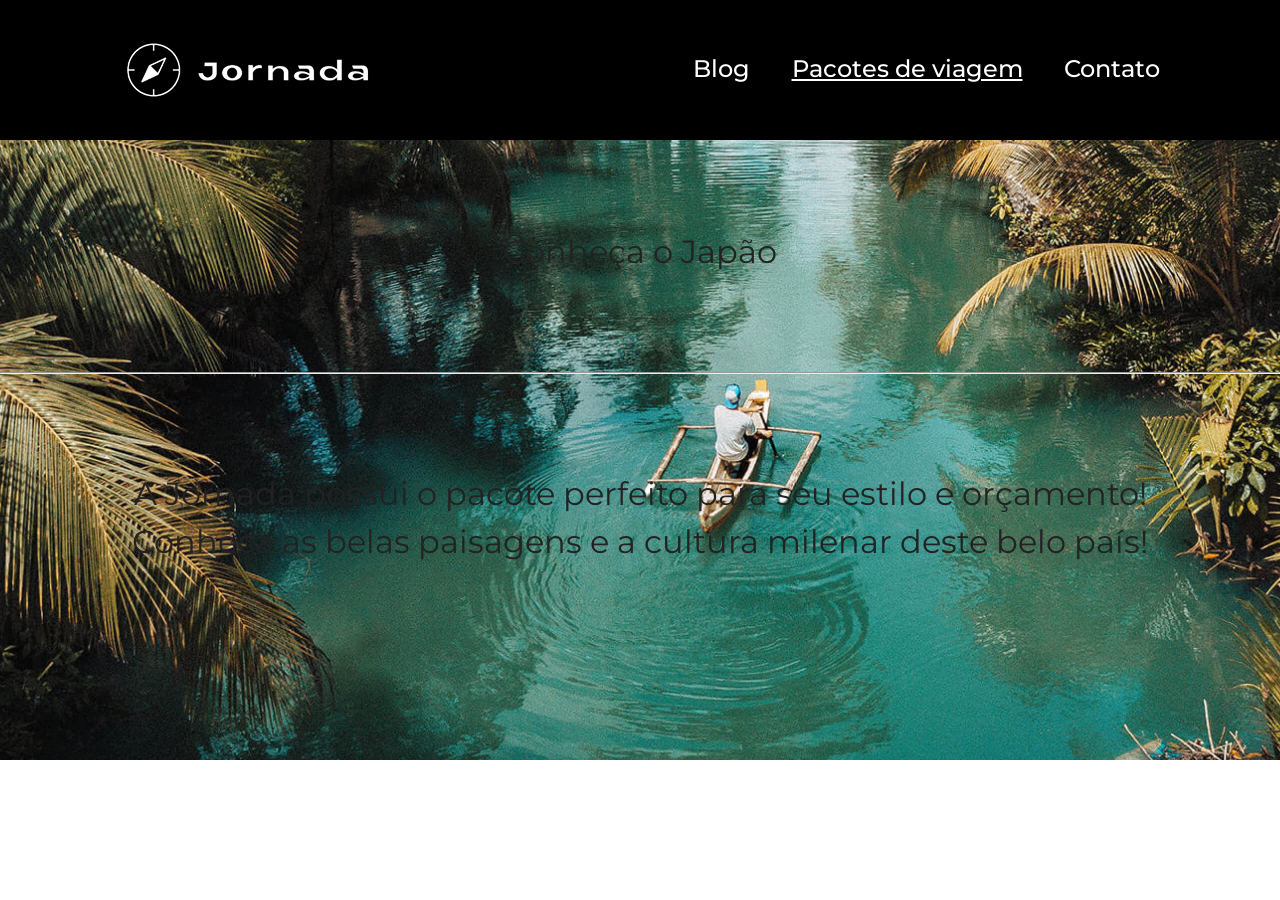
==== pacotes-viagem.html @ 25191a22 "Alteracoes iniciais" ====
<!DOCTYPE html>
<html lang="pt-BR">
<head>
    <meta charset="UTF-8" />
    <meta name="viewport" content="width=device-width, initial-scale=1.0" />
    <meta name="description" content="Jornada Viagens, uma agência apaixonada por criar viagens inesquecíveis.">

    <meta name="og:title" content="Jornada Viagens">
    <meta name="og:description" content="Jornada Viagens, uma agência apaixonada por criar viagens inesquecíveis.">
    <meta name="og:image" content="https://sycyr.github.io./jornada-viagens/img/logo-footer.svg">
    <meta name="og:type" content="website">
    <meta name="og:url" content="https://sycyr.github.io./jornada-viagens">

    <link rel="icon" href="favicon.svg" type="xml/svg">
    <link rel="stylesheet" href="css/style.css" />
    <title>Pacotes Viagem</title>
</head>
<body>
    <header class="main-header">
      <a class="logo" href="index.html" title="Voltar para a página inicial">
        <img
          class="img-mobile"
          src="img/bussola-jornada-branco.png"
          alt="Bussola do logo Jornada Viagens na cor branca"
        />
        <img
          class="img-desktop"
          src="img/bussola-texto-jornada-branco.png"
          alt="Logo Jornada Viagens na cor branca"
        />
      </a>
      <div class="navigation-menu">
        <label for="menu">
          <img src="img/menu.png" alt="Menu" />
        </label>
        <input type="checkbox" name="openMenu" id="menu" hidden />
        <nav>
          <ul class="list-links">
            <li>
              <a href="blog.html" target="_blank" title="Acessar Blog">Blog</a>
            </li>
            <li>
              <a
                class="active"
                href="pacotes-viagem.html"
                target="_blank"
                title="Acessar pacotes de viagem"
                >Pacotes de viagem</a
              >
            </li>
            <li>
              <a href="contato.html" target="_blank" title="Acessar Contato"
                >Contato</a
              >
            </li>
          </ul>
        </nav>
      </div>
    </header>
    <section class="travel-packages hero">
      <div class="hero-img">
        <div class="hero-content">
        <h2>Conheça o Japão</h2>
        <hr />
      </div>
      <h2>
        A Jornada possui o pacote perfeito para seu estilo e orçamento! 
        Conheça as belas paisagens e a  cultura milenar deste belo país!
      </h2>
      </div>
    </section>
    
</body>
</html>
---- css/style.css ----
@import url(global.css);
@import url(header.css);
@import url(hero.css);
@import url(offers.css);
@import url(category.css);
@import url(destination.css);
@import url(payments.css);
@import url(testimonials.css);
@import url(footer.css);
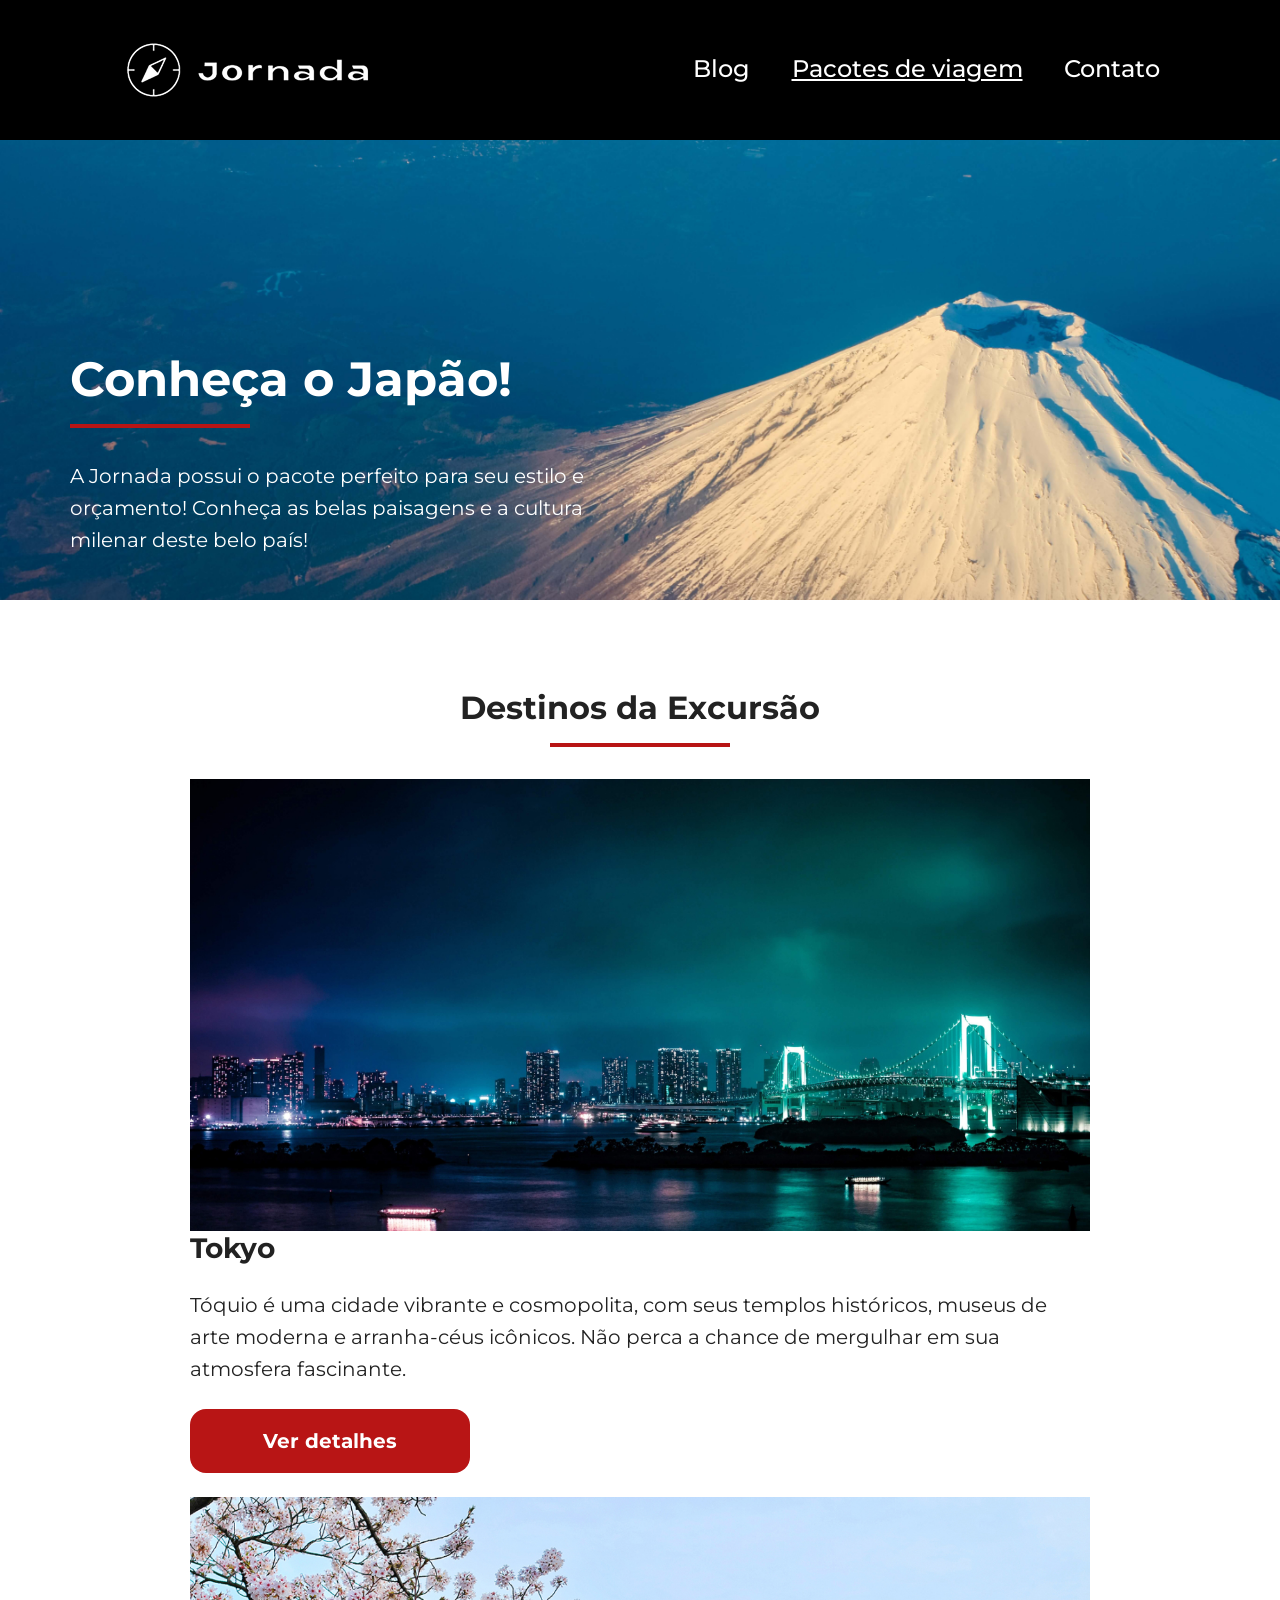
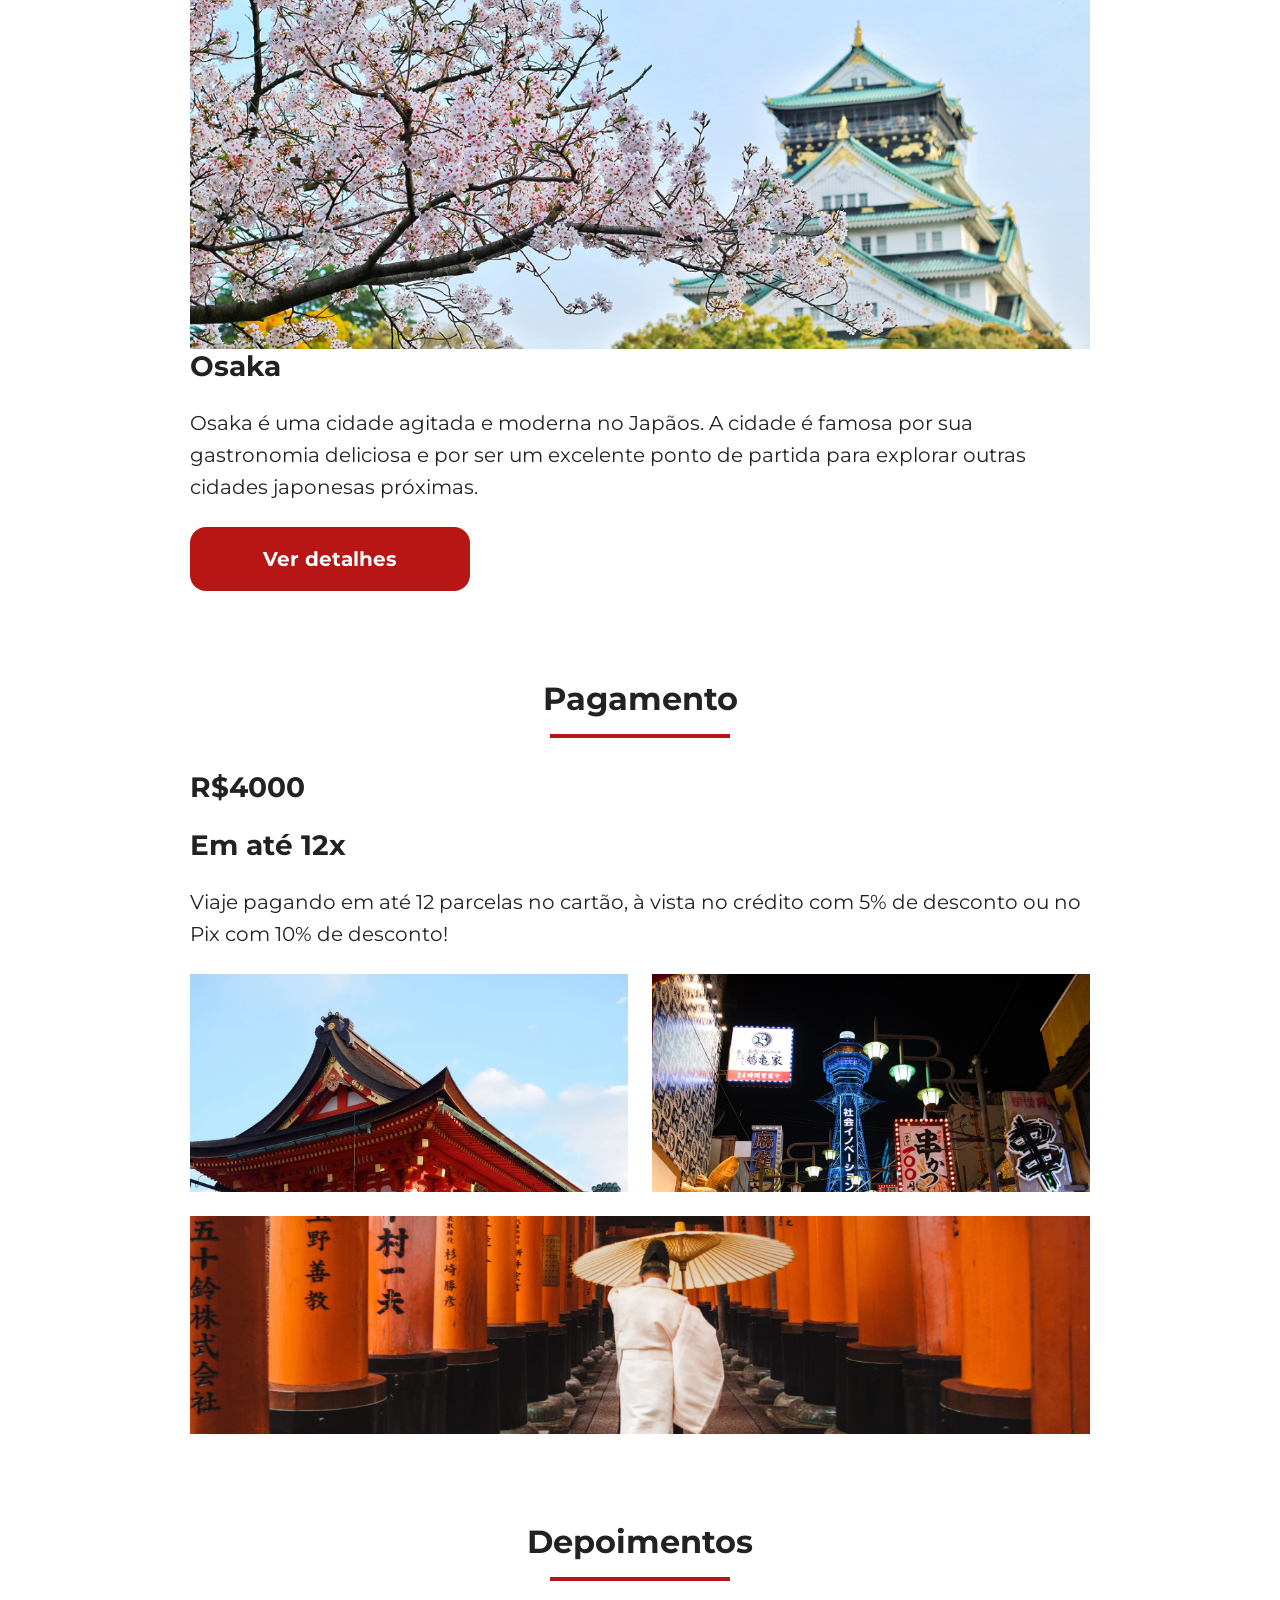
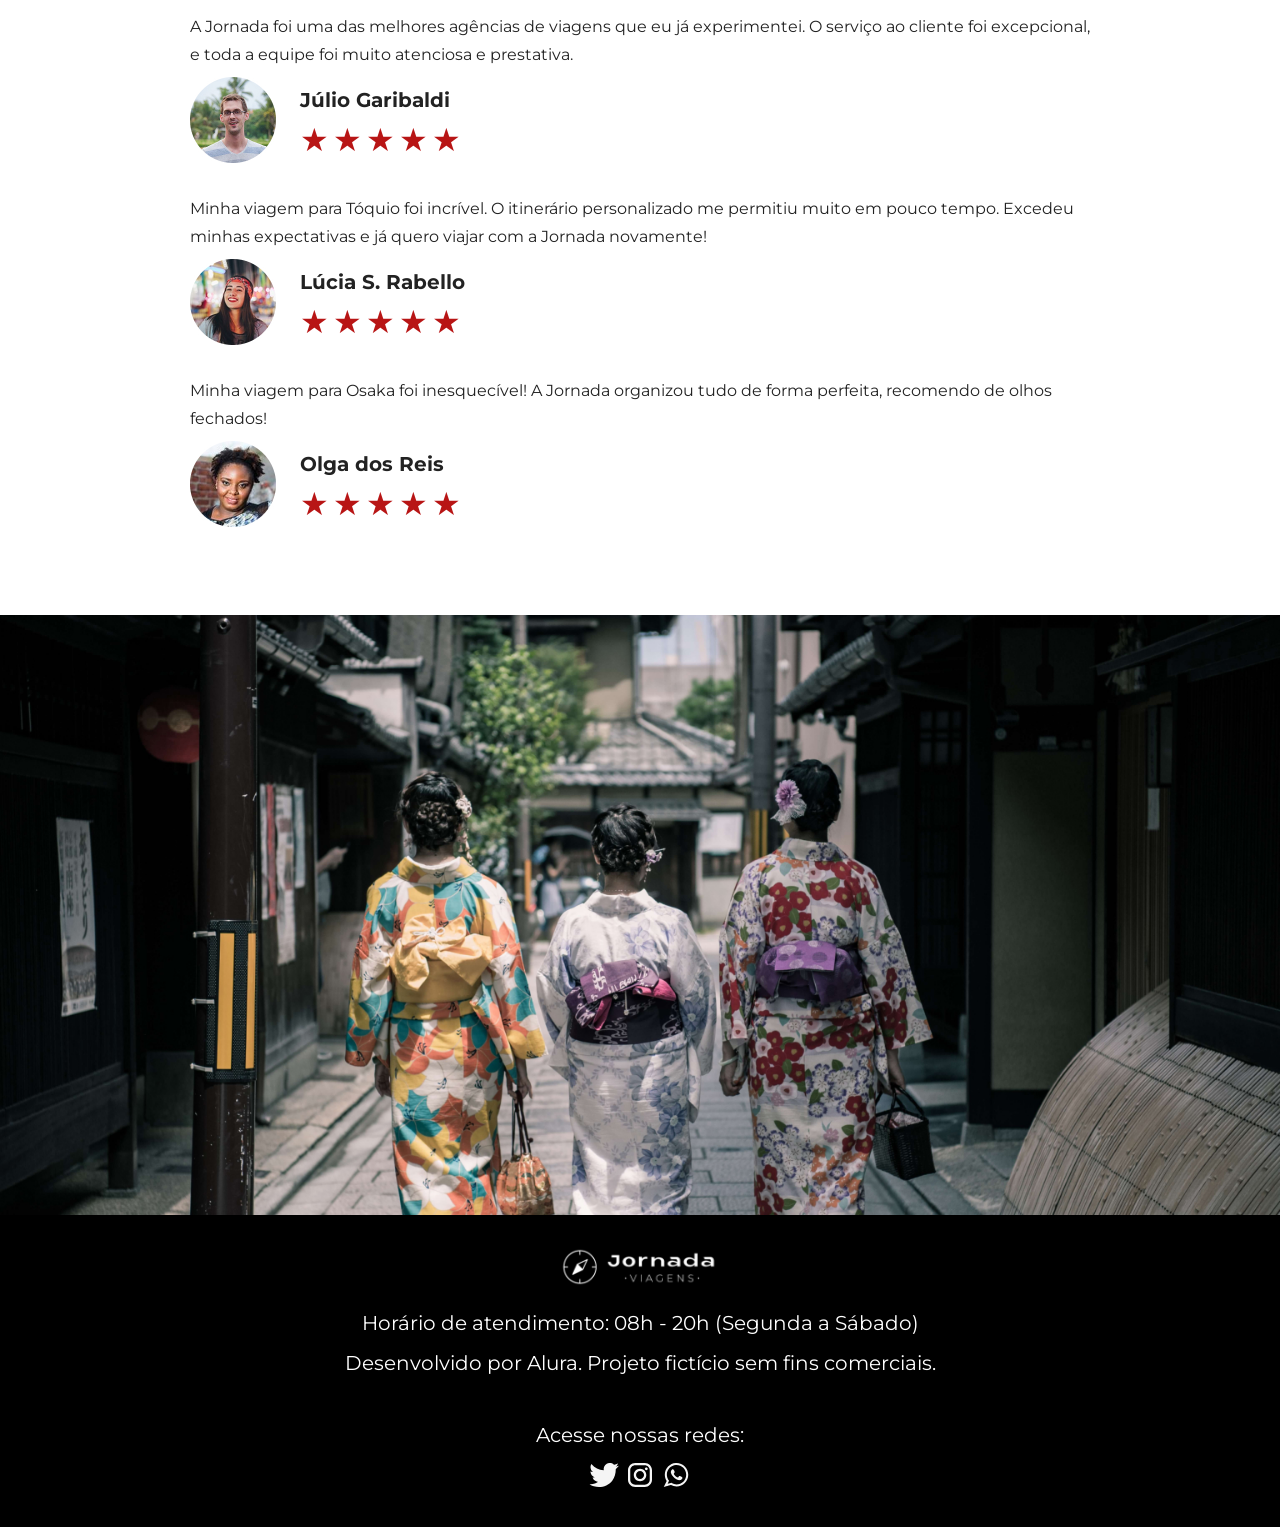
==== commit 155e8b1d: "Finaliza pagina pacotes de viagem" ====
--- a/pacotes-viagem.html
+++ b/pacotes-viagem.html
@@ -1,6 +1,6 @@
-<!DOCTYPE html>
+<!doctype html>
 <html lang="pt-BR">
-<head>
+  <head>
     <meta charset="UTF-8" />
     <meta name="viewport" content="width=device-width, initial-scale=1.0" />
     <meta name="description" content="Jornada Viagens, uma agência apaixonada por criar viagens inesquecíveis.">
@@ -13,11 +13,12 @@
 
     <link rel="icon" href="favicon.svg" type="xml/svg">
     <link rel="stylesheet" href="css/style.css" />
-    <title>Pacotes Viagem</title>
-</head>
-<body>
+    <title>Pacotes de Viagem</title>
+  </head>
+  </head>
+  <body>
     <header class="main-header">
-      <a class="logo" href="index.html" title="Voltar para a página inicial">
+      <a class="logo" href="index.html" title="voltar para a página inicial">
         <img
           class="img-mobile"
           src="img/bussola-jornada-branco.png"
@@ -31,9 +32,9 @@
       </a>
       <div class="navigation-menu">
         <label for="menu">
-          <img src="img/menu.png" alt="Menu" />
+          <img src="img/menu.png" alt="menu" />
         </label>
-        <input type="checkbox" name="openMenu" id="menu" hidden />
+        <input type="checkbox" id="menu" hidden />
         <nav>
           <ul class="list-links">
             <li>
@@ -42,9 +43,9 @@
             <li>
               <a
                 class="active"
-                href="pacotes-viagem.html"
+                href="pacotes-de-viagens.html"
                 target="_blank"
-                title="Acessar pacotes de viagem"
+                title="Acessar Pacotes de viagem"
                 >Pacotes de viagem</a
               >
             </li>
@@ -60,15 +61,199 @@
     <section class="travel-packages hero">
       <div class="hero-img">
         <div class="hero-content">
-        <h2>Conheça o Japão</h2>
+          <h1>Conheça o Japão!</h1>
+          <hr />
+          <p>
+            A Jornada possui o pacote perfeito para seu estilo e orçamento!
+            Conheça as belas paisagens e a cultura milenar deste belo país!
+          </p>
+        </div>
+      </div>
+    </section>
+
+    <section class="travel-packages destinations">
+      <div class="section-title">
+        <h2>Destinos da Excursão</h2>
         <hr />
       </div>
-      <h2>
-        A Jornada possui o pacote perfeito para seu estilo e orçamento! 
-        Conheça as belas paisagens e a  cultura milenar deste belo país!
-      </h2>
-      </div>
-    </section>
-    
-</body>
-</html>+      <div class="destination-items">
+        <article class="item tokyo">
+          <header>
+            <div class="img-item"></div>
+            <h3 class="content-title">Tokyo</h3>
+          </header>
+          <p class="content-text">
+            Tóquio é uma cidade vibrante e cosmopolita, com seus templos
+            históricos, museus de arte moderna e arranha-céus icônicos. Não
+            perca a chance de mergulhar em sua atmosfera fascinante.
+          </p>
+          <footer>
+            <a
+              href="#"
+              class="button"
+              target="_blank"
+              title="Veja mais detalhes do destino Tokyo"
+              >Ver detalhes</a
+            >
+          </footer>
+        </article>
+        <article class="item osaka">
+          <header>
+            <div class="img-item"></div>
+            <h3 class="content-title">Osaka</h3>
+          </header>
+          <p class="content-text">
+            Osaka é uma cidade agitada e moderna no Japãos. A cidade é famosa
+            por sua gastronomia deliciosa e por ser um excelente ponto de
+            partida para explorar outras cidades japonesas próximas.
+          </p>
+          <footer>
+            <a
+              href="#"
+              class="button"
+              target="_blank"
+              title="Veja mais detalhes do destino Osaka"
+              >Ver detalhes</a
+            >
+          </footer>
+        </article>
+      </div>
+    </section>
+    <section class="travel-packages payments">
+      <div class="section-title">
+        <h2>Pagamento</h2>
+        <hr />
+      </div>
+      <div class="content-container">
+        <div class="text-content">
+          <h3 class="content-title">R$4000</h3>
+          <h3 class="content-title">Em até 12x</h3>
+
+          <p class="content-text">
+            Viaje pagando em até 12 parcelas no cartão, à vista no crédito com
+            5% de desconto ou no Pix com 10% de desconto!
+          </p>
+        </div>
+        <div class="image-gallery">
+          <div class="image first"></div>
+          <div class="image second"></div>
+          <div class="image thirdy colspan-2"></div>
+        </div>
+      </div>
+    </section>
+    <section class="testimonials">
+      <div class="section-title">
+        <h2>Depoimentos</h2>
+        <hr />
+      </div>
+      <div class="testimonials-container">
+        <article>
+          <header>
+            <p>
+              A Jornada foi uma das melhores agências de viagens que eu já
+              experimentei. O serviço ao cliente foi excepcional, e toda a
+              equipe foi muito atenciosa e prestativa.
+            </p>
+          </header>
+          <footer>
+            <img
+              src="./img/avatar-julio.jpg"
+              alt="imagem da cliente Júlio Garibaldi"
+            />
+            <div class="profile-content">
+              <h3>Júlio Garibaldi</h3>
+              <div class="rating">
+                <span class="star">★</span>
+                <span class="star">★</span>
+                <span class="star">★</span>
+                <span class="star">★</span>
+                <span class="star">★</span>
+              </div>
+            </div>
+          </footer>
+        </article>
+        <article>
+          <header>
+            <p>
+              Minha viagem para Tóquio foi incrível. O itinerário personalizado
+              me permitiu muito em pouco tempo. Excedeu minhas expectativas e já
+              quero viajar com a Jornada novamente!
+            </p>
+          </header>
+          <footer>
+            <img
+              src="./img/avatar-lucia.jpg"
+              alt="imagem da cliente Lúcia S. Rabello"
+            />
+            <div class="profile-content">
+              <h3>Lúcia S. Rabello</h3>
+              <div class="rating">
+                <span class="star">★</span>
+                <span class="star">★</span>
+                <span class="star">★</span>
+                <span class="star">★</span>
+                <span class="star">★</span>
+              </div>
+            </div>
+          </footer>
+        </article>
+        <article>
+          <header>
+            <p>
+              Minha viagem para Osaka foi inesquecível! A Jornada organizou tudo
+              de forma perfeita, recomendo de olhos fechados!
+            </p>
+          </header>
+          <footer>
+            <img
+              src="./img/avatar-olga.jpg"
+              alt="imagem da cliente Olga dos Reis"
+            />
+            <div class="profile-content">
+              <h3>Olga dos Reis</h3>
+              <div class="rating">
+                <span class="star">★</span>
+                <span class="star">★</span>
+                <span class="star">★</span>
+                <span class="star">★</span>
+                <span class="star">★</span>
+              </div>
+            </div>
+          </footer>
+        </article>
+      </div>
+    </section>
+    <section class="travel-packages bottom-hero">
+      <div class="hero-img"></div>
+    </section>
+    <footer class="main-footer">
+      <div class="footer-content">
+        <img src="img/logo-footer.svg" alt="logo completo Jornada Viagens" />
+        <p>Horário de atendimento: 08h - 20h (Segunda a Sábado)</p>
+        <p>Desenvolvido por Alura. Projeto fictício sem fins comerciais.</p>
+      </div>
+      <div class="footer-social">
+        <p>Acesse nossas redes:</p>
+
+        <a href="#" target="_blank" title="Acesse o Twitter do Jornada Viagens"
+          ><img src="img/icone-twiter.svg" alt="icone do Twitter na cor branca"
+        /></a>
+
+        <a
+          href="#"
+          target="_blank"
+          title="Acesse o Instagram do Jornada Viagens"
+          ><img
+            src="img/icone-instagram.svg"
+            alt="icone do Instagram na cor branca"
+        /></a>
+
+        <a href="#" target="_blank" title="Entre em contato através do whatsapp"
+          ><img
+            src="img/icone-whatsapp.svg"
+            alt="icone do whatsapp na cor branca"
+        /></a>
+      </div>
+    </footer>
+  </body>
+</html>
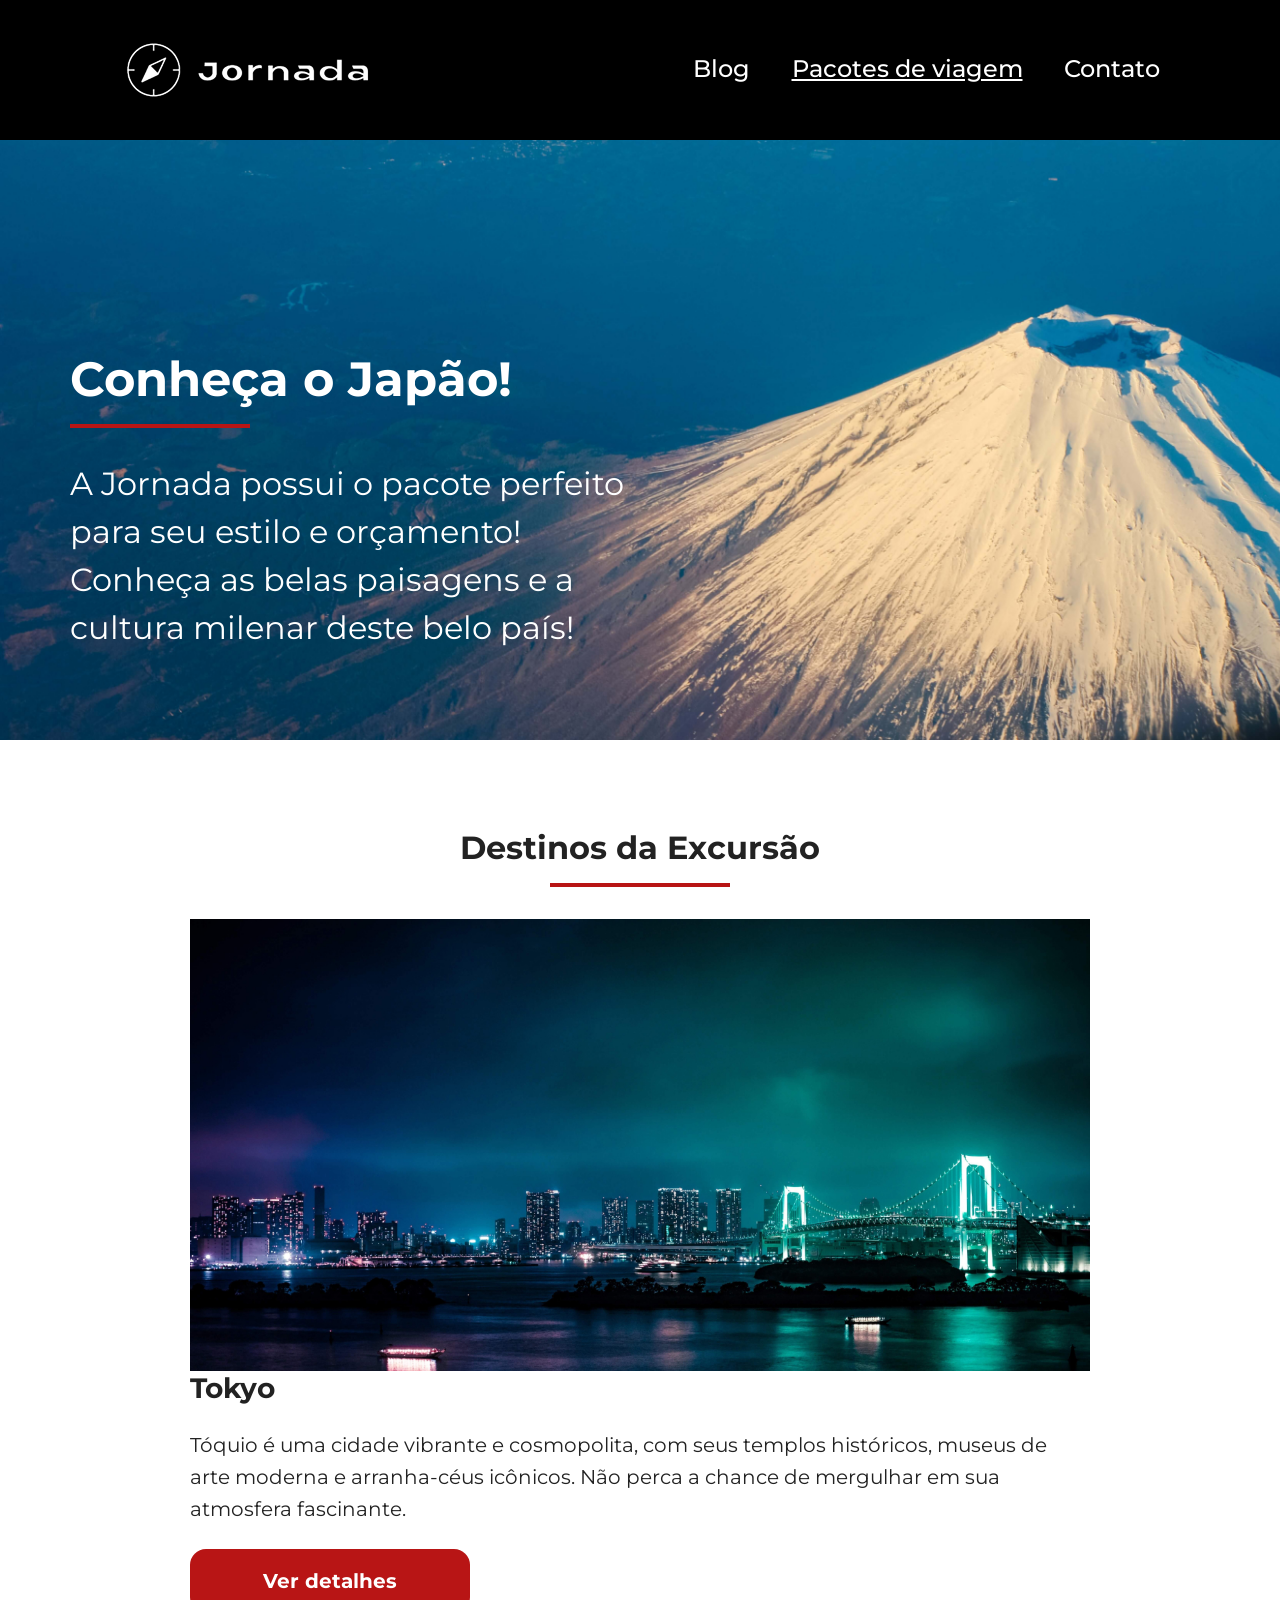
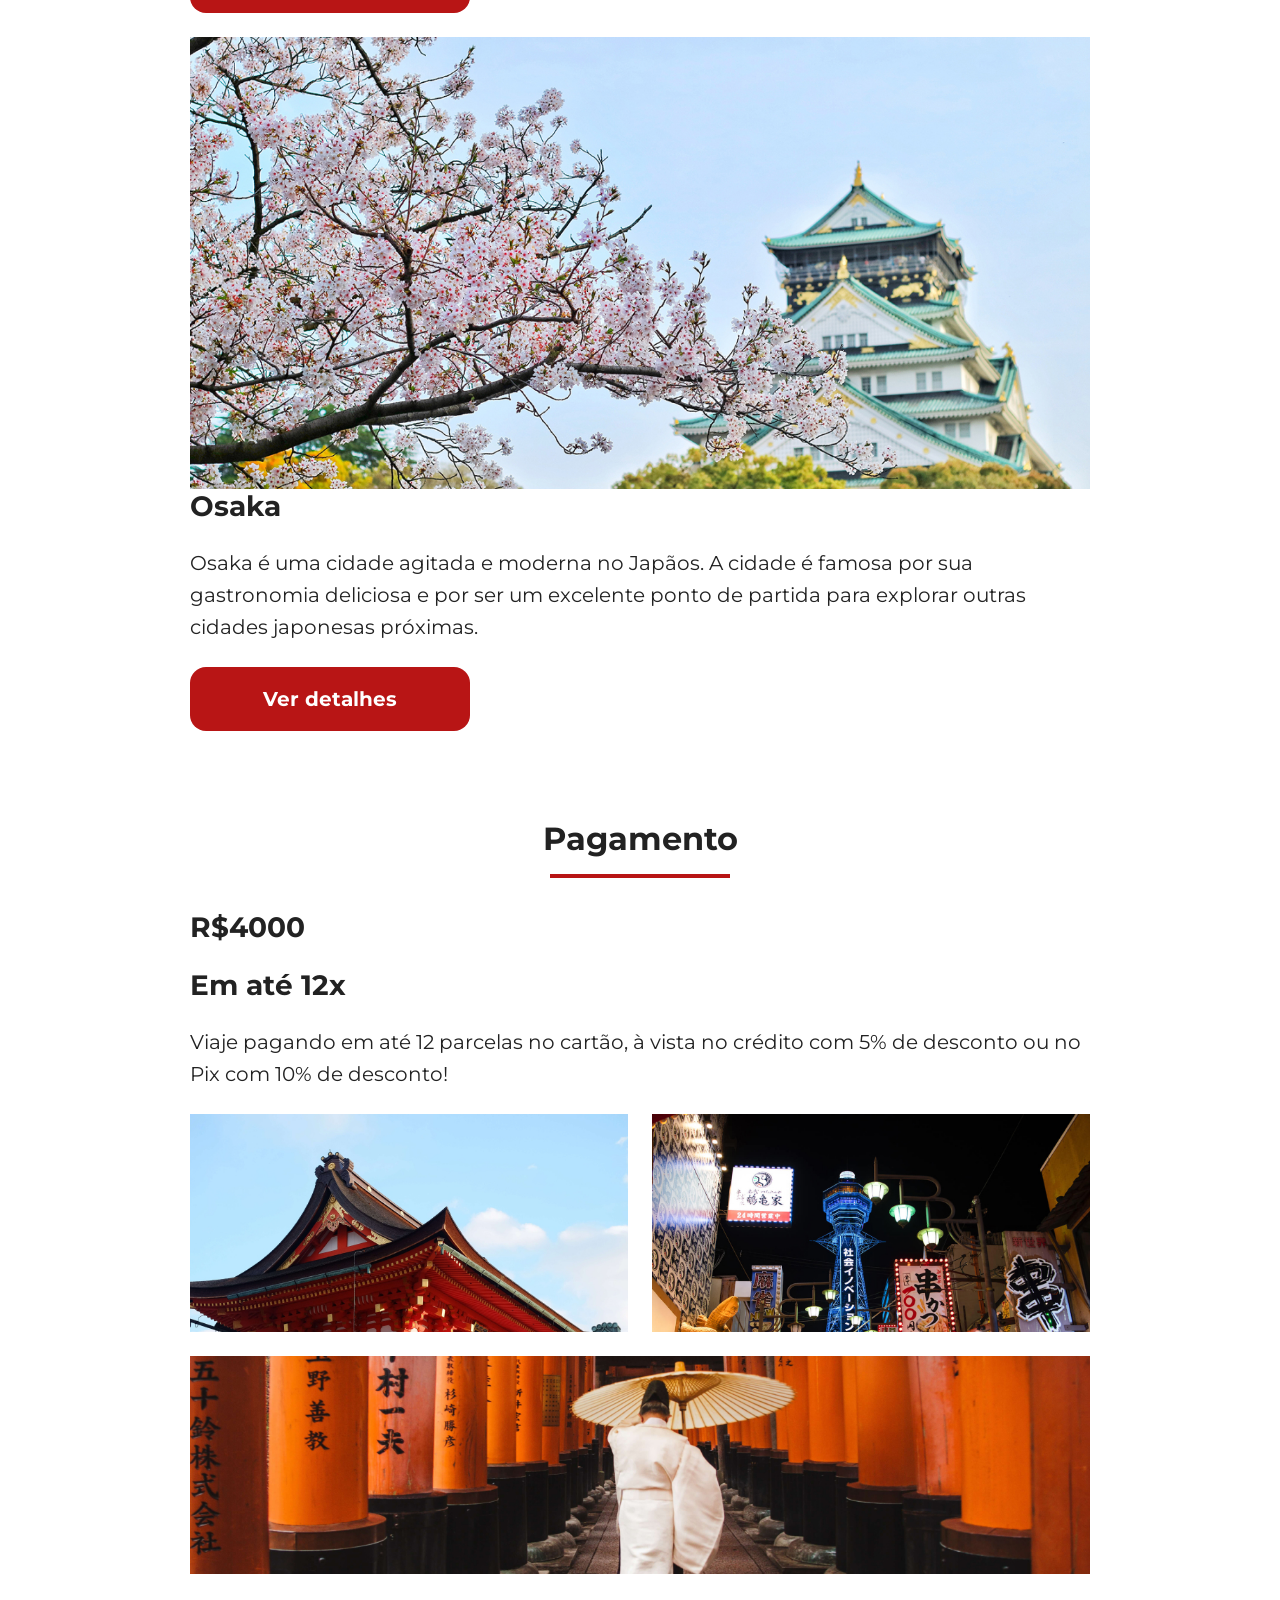
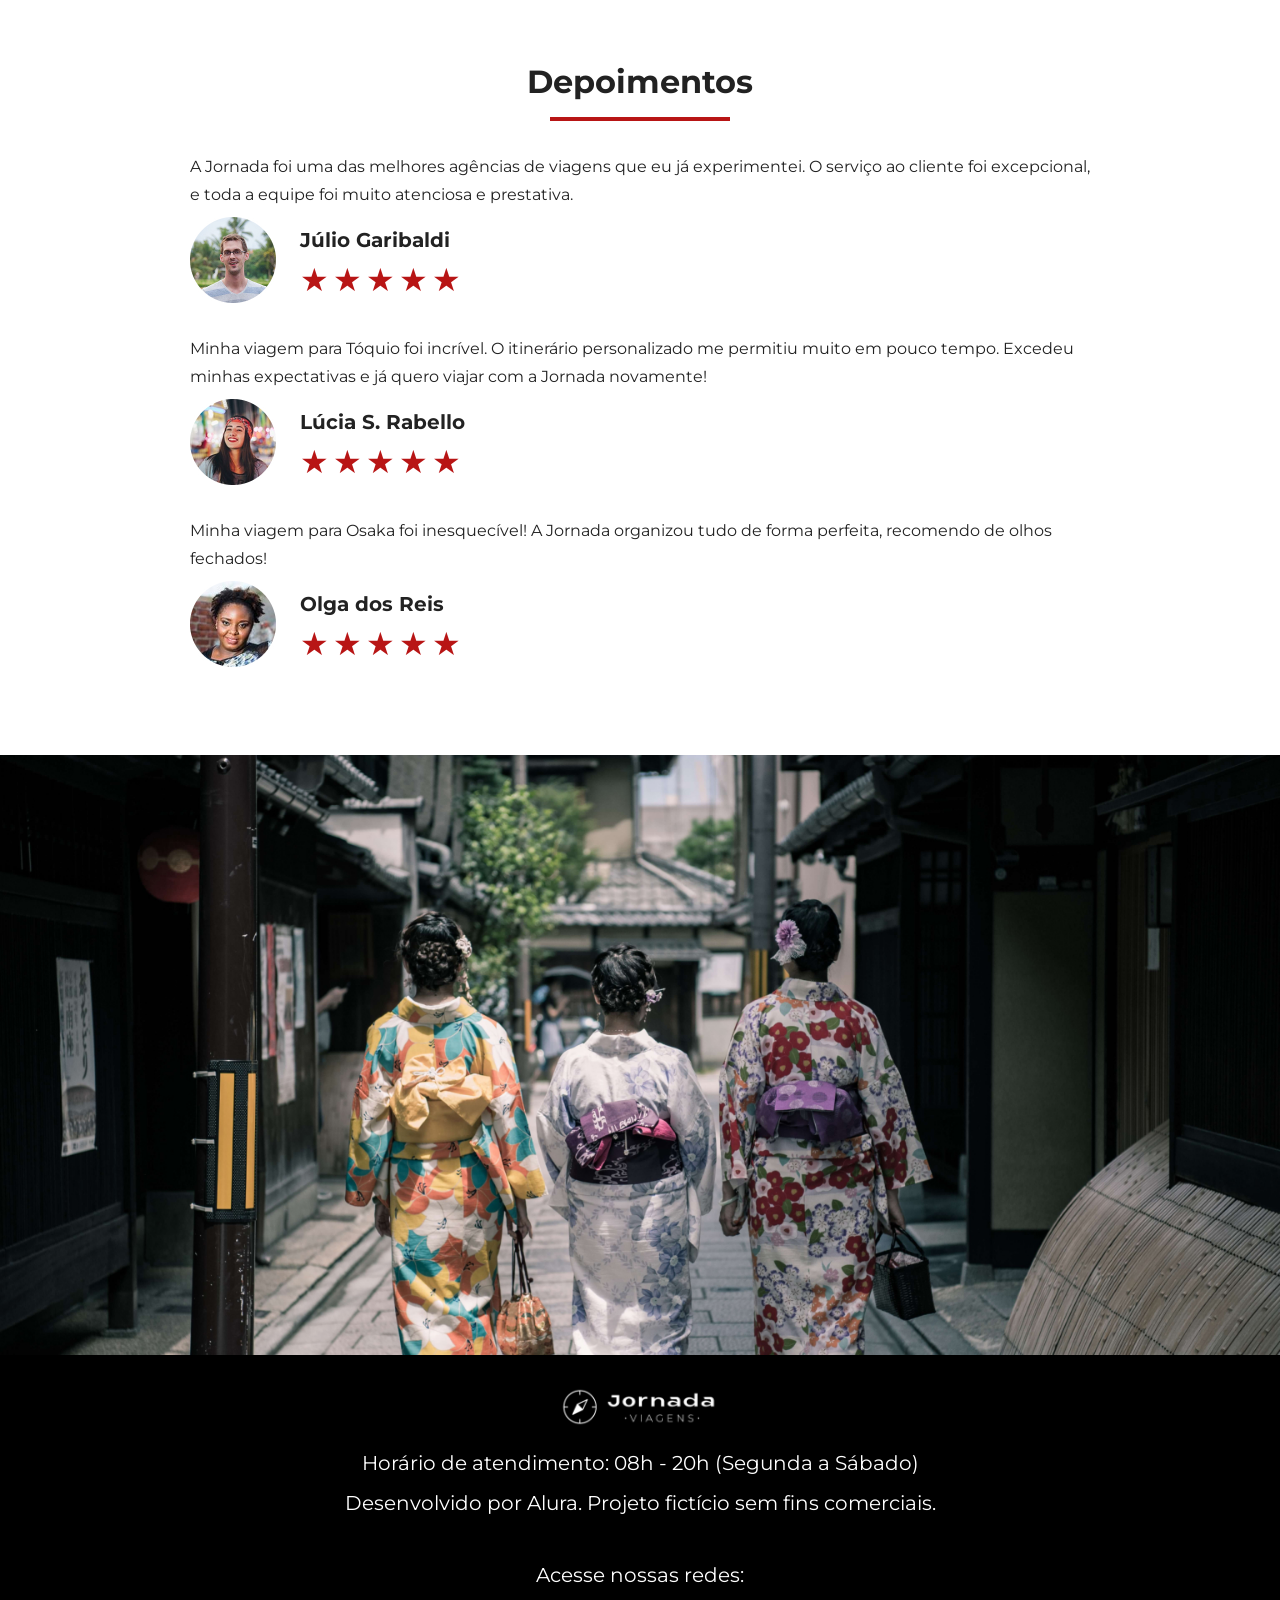
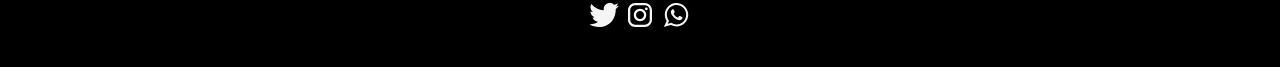
==== commit 4da9395a: "Corrije hero" ====
--- a/pacotes-viagem.html
+++ b/pacotes-viagem.html
@@ -14,7 +14,6 @@
     <link rel="icon" href="favicon.svg" type="xml/svg">
     <link rel="stylesheet" href="css/style.css" />
     <title>Pacotes de Viagem</title>
-  </head>
   </head>
   <body>
     <header class="main-header">
